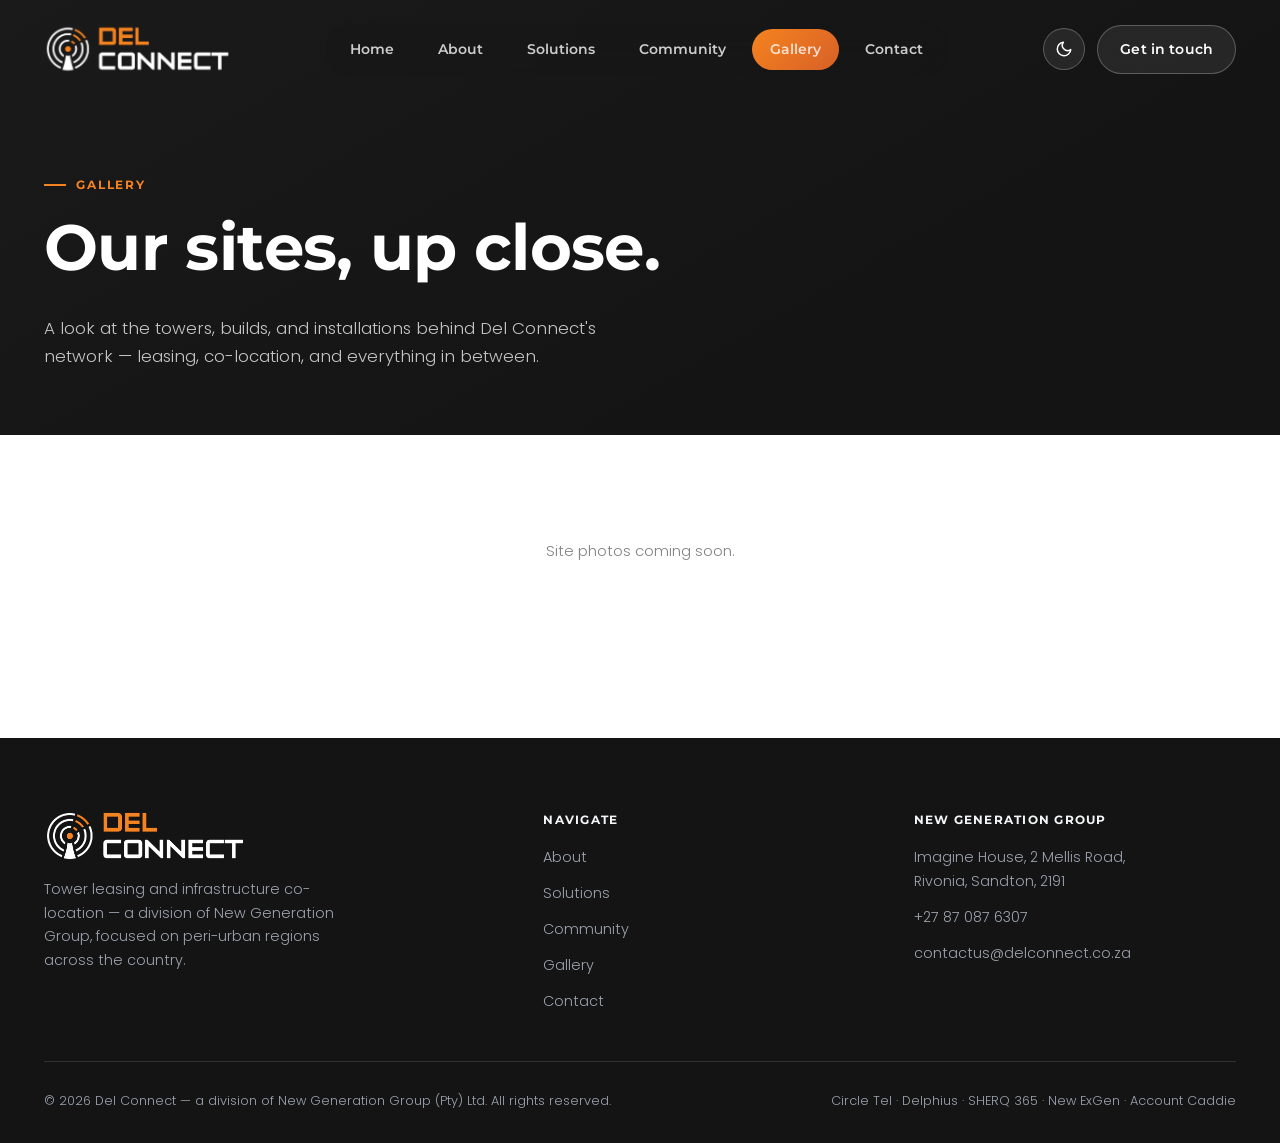
==== gallery.html @ 4b3af51c "Add Gallery page New gallery.html sharing the site's header/footer/theme system, with: - A dark page" ====
<!DOCTYPE html>
<html lang="en">
<head>
<meta charset="UTF-8">
<meta name="viewport" content="width=device-width, initial-scale=1.0">
<title>Gallery | Del Connect</title>
<meta name="description" content="A look at Del Connect's tower and infrastructure sites — leasing, co-location, and builds across the region.">

<script>
(function () {
  try {
    var saved = localStorage.getItem('dc-theme');
    var theme = saved || (window.matchMedia('(prefers-color-scheme: light)').matches ? 'light' : 'dark');
    document.documentElement.setAttribute('data-theme', theme);
  } catch (e) {
    document.documentElement.setAttribute('data-theme', 'dark');
  }
})();
</script>

<link rel="icon" type="image/png" href="assets/img/favicon.png">

<link rel="preconnect" href="https://fonts.googleapis.com">
<link rel="preconnect" href="https://fonts.gstatic.com" crossorigin>
<link href="https://fonts.googleapis.com/css2?family=Montserrat:wght@300;400;500;600;700;800&family=Poppins:wght@300;400;500;600&display=swap" rel="stylesheet">
<link rel="stylesheet" href="assets/css/style.css">
</head>
<body>

<!-- ============ HEADER ============ -->
<header class="site-header" id="siteHeader">
  <div class="container nav">
    <a href="index.html" class="logo">
      <img class="logo-full" src="assets/img/logo-full.png" alt="Del Connect">
    </a>

    <ul class="nav-links">
      <li><a href="index.html#home">Home</a></li>
      <li><a href="index.html#about">About</a></li>
      <li><a href="index.html#solutions">Solutions</a></li>
      <li><a href="index.html#community">Community</a></li>
      <li><a href="gallery.html" class="active">Gallery</a></li>
      <li><a href="index.html#contact">Contact</a></li>
    </ul>

    <div class="nav-cta">
      <button class="theme-toggle" id="themeToggle" aria-label="Toggle light/dark theme">
        <svg class="icon-sun" viewBox="0 0 24 24" fill="none" stroke="currentColor" stroke-width="2" stroke-linecap="round"><circle cx="12" cy="12" r="4"/><path d="M12 2v2M12 20v2M4.9 4.9l1.4 1.4M17.7 17.7l1.4 1.4M2 12h2M20 12h2M4.9 19.1l1.4-1.4M17.7 6.3l1.4-1.4"/></svg>
        <svg class="icon-moon" viewBox="0 0 24 24" fill="none" stroke="currentColor" stroke-width="2" stroke-linecap="round" stroke-linejoin="round"><path d="M21 12.79A9 9 0 1 1 11.21 3 7 7 0 0 0 21 12.79Z"/></svg>
      </button>
      <a href="index.html#contact" class="btn btn-ghost">Get in touch</a>
    </div>

    <button class="nav-toggle" id="navToggle" aria-label="Toggle menu">
      <span></span>
    </button>
  </div>
</header>

<div class="mobile-panel" id="mobilePanel">
  <button class="theme-toggle" id="themeToggleMobile" aria-label="Toggle light/dark theme">
    <svg class="icon-sun" viewBox="0 0 24 24" fill="none" stroke="currentColor" stroke-width="2" stroke-linecap="round"><circle cx="12" cy="12" r="4"/><path d="M12 2v2M12 20v2M4.9 4.9l1.4 1.4M17.7 17.7l1.4 1.4M2 12h2M20 12h2M4.9 19.1l1.4-1.4M17.7 6.3l1.4-1.4"/></svg>
    <svg class="icon-moon" viewBox="0 0 24 24" fill="none" stroke="currentColor" stroke-width="2" stroke-linecap="round" stroke-linejoin="round"><path d="M21 12.79A9 9 0 1 1 11.21 3 7 7 0 0 0 21 12.79Z"/></svg>
  </button>
  <a href="index.html#home">Home</a>
  <a href="index.html#about">About</a>
  <a href="index.html#solutions">Solutions</a>
  <a href="index.html#community">Community</a>
  <a href="gallery.html">Gallery</a>
  <a href="index.html#contact">Contact</a>
  <a href="index.html#contact" class="btn btn-primary">Get in touch</a>
</div>

<main>

  <!-- ============ GALLERY HERO ============ -->
  <section class="page-banner">
    <div class="container">
      <span class="eyebrow">Gallery</span>
      <h1>Our sites, up close.</h1>
      <p class="page-banner-sub">A look at the towers, builds, and installations behind Del Connect's network — leasing, co-location, and everything in between.</p>
    </div>
  </section>

  <!-- ============ GALLERY GRID ============ -->
  <section class="section" style="padding-top:64px;">
    <div class="container">
      <div class="gallery-grid" id="galleryGrid">

        <!--
          Add new photos by copying this block into the grid. The caption
          shown on hover / in the lightbox comes from the <figcaption>.

          <figure class="gallery-item" data-animate>
            <img src="assets/img/gallery/aesthetic-lamp-poles.jpg" alt="Aesthetic lamp poles" loading="lazy">
            <figcaption>Aesthetic lamp poles</figcaption>
          </figure>
        -->

      </div>
      <p class="gallery-empty-note" id="galleryEmptyNote">Site photos coming soon.</p>
    </div>
  </section>

</main>

<!-- ============ LIGHTBOX ============ -->
<div class="lightbox" id="lightbox">
  <button class="lightbox-close" id="lightboxClose" aria-label="Close">
    <svg viewBox="0 0 24 24" fill="none" stroke="currentColor" stroke-width="2" stroke-linecap="round"><path d="M6 6l12 12M18 6L6 18"/></svg>
  </button>
  <figure>
    <img id="lightboxImg" src="" alt="">
    <figcaption id="lightboxCaption"></figcaption>
  </figure>
</div>

<!-- ============ FOOTER ============ -->
<footer class="site-footer">
  <div class="container">
    <div class="footer-grid">
      <div>
        <a href="index.html" class="logo" style="margin-bottom:16px; display:inline-flex;">
          <img class="logo-full" src="assets/img/logo-full.png" alt="Del Connect">
        </a>
        <p class="footer-blurb">Tower leasing and infrastructure co-location — a division of New Generation Group, focused on peri-urban regions across the country.</p>
      </div>

      <div>
        <div class="footer-heading">Navigate</div>
        <div class="footer-links">
          <a href="index.html#about">About</a>
          <a href="index.html#solutions">Solutions</a>
          <a href="index.html#community">Community</a>
          <a href="gallery.html">Gallery</a>
          <a href="index.html#contact">Contact</a>
        </div>
      </div>

      <div>
        <div class="footer-heading">New Generation Group</div>
        <div class="footer-links">
          <span>Imagine House, 2 Mellis Road,<br>Rivonia, Sandton, 2191</span>
          <a href="tel:+27870876307">+27 87 087 6307</a>
          <a href="mailto:contactus@delconnect.co.za">contactus@delconnect.co.za</a>
        </div>
      </div>
    </div>

    <div class="footer-bottom">
      <span>© <span id="year"></span> Del Connect — a division of New Generation Group (Pty) Ltd. All rights reserved.</span>
      <span>Circle Tel · Delphius · SHERQ 365 · New ExGen · Account Caddie</span>
    </div>
  </div>
</footer>

<script src="assets/js/main.js"></script>
</body>
</html>
---- assets/css/style.css ----
/* ==========================================================================
   Del Connect — Homepage
   Brand accent (orange) per Group CI Guide v1. Neutral scale is grey, not
   navy — dark/light theme built on: #252525 (dark), #818181 (mid),
   #9CA3AF (light).
   ========================================================================== */

:root {
  --ngg-orange: #F5831F;
  --ngg-marigold: #E97B26;
  --ngg-rust: #D76027;

  /* Del Connect neutral scale */
  --grey-900: #252525;
  --grey-500: #818181;
  --grey-400: #9CA3AF;

  /* CI guide secondary swatches — documented but not applied to UI chrome
     (navy is not the Del Connect direction; kept only for reference) */
  --ngg-gray-8: #C2C2C2;
  --ngg-navy-648: #162847;
  --ngg-navy: #13274B;
  --ngg-navy-dark: #0D1527;

  --font-primary: 'Montserrat', Arial, sans-serif;
  --font-body: 'Poppins', Arial, sans-serif;

  --container: 1240px;
  --radius: 18px;
  --radius-sm: 10px;
  --ease: cubic-bezier(0.22, 1, 0.36, 1);

  /* Video/photo scrims — always dark regardless of theme, for legibility
     over imagery rather than over the page background */
  --scrim-1: rgba(0, 0, 0, 0.55);
  --scrim-2: rgba(0, 0, 0, 0.35);
  --scrim-3: rgba(0, 0, 0, 0.82);
  --scrim-tint: rgba(37, 37, 37, 0.55);

  /* Footer/CTA stay a fixed dark band in both themes (deliberate, common
     pattern) */
  --deep-bg: #1a1a1a;
  --deep-bg-2: #141414;
}

:root[data-theme="dark"] {
  --bg: var(--grey-900);
  --bg-elevated: #2c2c2c;
  --ink: #F4F5F7;
  --ink-muted: var(--grey-400);
  --glass-bg: rgba(244, 245, 247, 0.07);
  --glass-bg-strong: rgba(20, 20, 20, 0.6);
  --glass-border: rgba(244, 245, 247, 0.14);
  --hover-bg: rgba(244, 245, 247, 0.1);
  --header-scrim: rgba(20, 20, 20, 0.34);
  --mobile-panel-bg: rgba(20, 20, 20, 0.85);
}

:root[data-theme="light"] {
  --bg: #FFFFFF;
  --bg-elevated: #F5F5F6;
  --ink: var(--grey-900);
  --ink-muted: var(--grey-500);
  --glass-bg: rgba(37, 37, 37, 0.045);
  --glass-bg-strong: rgba(255, 255, 255, 0.75);
  --glass-border: rgba(37, 37, 37, 0.12);
  --hover-bg: rgba(37, 37, 37, 0.06);
  --header-scrim: rgba(255, 255, 255, 0.55);
  --mobile-panel-bg: rgba(255, 255, 255, 0.9);
}

* { box-sizing: border-box; }
html { scroll-behavior: smooth; }

body {
  margin: 0;
  font-family: var(--font-body);
  font-weight: 300;
  color: var(--ink);
  background: var(--bg);
  line-height: 1.65;
  -webkit-font-smoothing: antialiased;
  overflow-x: hidden;
  transition: background 320ms var(--ease), color 320ms var(--ease);
}

img { max-width: 100%; display: block; }
a { color: inherit; text-decoration: none; }
button { font-family: inherit; }

h1, h2, h3, h4 {
  font-family: var(--font-primary);
  font-weight: 700;
  line-height: 1.14;
  margin: 0 0 0.5em;
  color: var(--ink);
}

h1 { font-size: clamp(2.4rem, 5vw, 4.4rem); letter-spacing: -0.01em; }
h2 { font-size: clamp(1.8rem, 3.2vw, 2.7rem); letter-spacing: -0.01em; }
h3 { font-size: 1.2rem; }

p { margin: 0 0 1em; color: var(--ink-muted); }

.container {
  width: 100%;
  max-width: var(--container);
  margin: 0 auto;
  padding: 0 24px;
}

.eyebrow {
  display: inline-flex;
  align-items: center;
  gap: 10px;
  font-family: var(--font-primary);
  font-weight: 700;
  font-size: 0.72rem;
  letter-spacing: 0.16em;
  text-transform: uppercase;
  color: var(--ngg-orange);
  margin-bottom: 16px;
}
.eyebrow::before {
  content: "";
  width: 22px;
  height: 2px;
  background: var(--ngg-orange);
  display: inline-block;
}

.section { padding: 120px 0; position: relative; }
.section-head { max-width: 640px; margin-bottom: 56px; }
.section-head.center { max-width: 700px; margin-left: auto; margin-right: auto; text-align: center; }

/* ---- Buttons ---- */
.btn {
  display: inline-flex;
  align-items: center;
  gap: 10px;
  padding: 15px 28px;
  border-radius: 100px;
  font-family: var(--font-primary);
  font-weight: 600;
  font-size: 0.92rem;
  letter-spacing: 0.01em;
  cursor: pointer;
  border: 1px solid transparent;
  transition: transform 320ms var(--ease), background 240ms ease, border-color 240ms ease, box-shadow 240ms ease;
  white-space: nowrap;
}
.btn:active { transform: scale(0.97); }
.btn-primary {
  background: linear-gradient(135deg, var(--ngg-orange), var(--ngg-rust));
  color: #fff;
  box-shadow: 0 8px 24px -8px rgba(245, 131, 31, 0.55);
}
.btn-primary:hover { transform: translateY(-2px); box-shadow: 0 12px 30px -8px rgba(245, 131, 31, 0.7); }
.btn-ghost {
  background: var(--glass-bg);
  border-color: var(--glass-border);
  color: var(--ink);
  backdrop-filter: blur(12px);
  -webkit-backdrop-filter: blur(12px);
}
.btn-ghost:hover { background: var(--hover-bg); transform: translateY(-2px); }
.btn svg { width: 16px; height: 16px; transition: transform 280ms var(--ease); }
.btn:hover svg.arrow { transform: translateX(3px); }

/* ==========================================================================
   Header — glassmorphism nav
   ========================================================================== */
.site-header {
  position: fixed;
  top: 0; left: 0; right: 0;
  z-index: 100;
  padding: 22px 0;
  transition: padding 320ms var(--ease), background 320ms var(--ease), border-color 320ms var(--ease), box-shadow 320ms var(--ease);
  border-bottom: 1px solid transparent;
}
.site-header::before {
  content: "";
  position: absolute; inset: 0;
  background: var(--header-scrim);
  backdrop-filter: blur(18px) saturate(160%);
  -webkit-backdrop-filter: blur(18px) saturate(160%);
  opacity: 0;
  transition: opacity 320ms var(--ease), background 320ms var(--ease);
  z-index: -1;
}
.site-header.scrolled { padding: 14px 0; border-color: var(--glass-border); box-shadow: 0 10px 30px -18px rgba(0,0,0,0.5); }
.site-header.scrolled::before { opacity: 1; }

.nav {
  display: flex;
  align-items: center;
  justify-content: space-between;
  gap: 24px;
}

.logo { display: flex; align-items: center; }
.logo-full {
  height: 48px;
  width: auto;
  display: block;
}
.site-footer .logo-full { height: 52px; }

.nav-links {
  display: flex;
  align-items: center;
  gap: 8px;
  list-style: none;
  margin: 0; padding: 6px;
  background: var(--glass-bg);
  border: 1px solid var(--glass-border);
  border-radius: 100px;
  backdrop-filter: blur(14px);
  -webkit-backdrop-filter: blur(14px);
}
.nav-links a {
  display: block;
  padding: 9px 18px;
  font-family: var(--font-primary);
  font-size: 0.86rem;
  font-weight: 600;
  color: var(--ink-muted);
  border-radius: 100px;
  transition: color 220ms ease, background 220ms ease;
}
.nav-links a:hover { color: var(--ink); background: var(--hover-bg); }
.nav-links a.active { color: #fff; background: linear-gradient(135deg, var(--ngg-orange), var(--ngg-rust)); }

.nav-cta { display: flex; align-items: center; gap: 12px; }
.nav-cta .btn-ghost { padding: 12px 22px; font-size: 0.86rem; }

.theme-toggle {
  width: 42px; height: 42px;
  flex-shrink: 0;
  border-radius: 50%;
  border: 1px solid var(--glass-border);
  background: var(--glass-bg);
  display: flex;
  align-items: center;
  justify-content: center;
  cursor: pointer;
  backdrop-filter: blur(12px);
  -webkit-backdrop-filter: blur(12px);
  transition: background 240ms ease, transform 240ms ease;
}
.theme-toggle:hover { background: var(--hover-bg); transform: translateY(-2px); }
.theme-toggle svg { width: 18px; height: 18px; color: var(--ink); }
.theme-toggle .icon-sun, .theme-toggle .icon-moon { display: none; }
:root[data-theme="dark"] .theme-toggle .icon-sun { display: block; }
:root[data-theme="light"] .theme-toggle .icon-moon { display: block; }

.nav-toggle {
  display: none;
  width: 42px; height: 42px;
  border-radius: 50%;
  border: 1px solid var(--glass-border);
  background: var(--glass-bg);
  align-items: center;
  justify-content: center;
  cursor: pointer;
}
.nav-toggle span {
  display: block;
  width: 16px; height: 1.5px;
  background: var(--ink);
  position: relative;
  transition: transform 280ms var(--ease), opacity 280ms var(--ease);
}
.nav-toggle span::before, .nav-toggle span::after {
  content: "";
  position: absolute; left: 0;
  width: 16px; height: 1.5px;
  background: var(--ink);
  transition: transform 280ms var(--ease), top 280ms var(--ease);
}
.nav-toggle span::before { top: -5px; }
.nav-toggle span::after { top: 5px; }
.nav-toggle.open span { background: transparent; }
.nav-toggle.open span::before { top: 0; transform: rotate(45deg); }
.nav-toggle.open span::after { top: 0; transform: rotate(-45deg); }

/* Unscrolled header always floats over a dark hero/banner (by design, in
   both themes) — so its text/controls stay light regardless of site theme.
   Once scrolled, the header gets its own theme-coloured glass backdrop and
   reverts to normal theme colours. */
.site-header:not(.scrolled) .nav-links a { color: rgba(255, 255, 255, 0.78); }
.site-header:not(.scrolled) .nav-links a:hover { color: #fff; }
.site-header:not(.scrolled) .theme-toggle,
.site-header:not(.scrolled) .nav-toggle,
.site-header:not(.scrolled) .btn-ghost {
  border-color: rgba(255, 255, 255, 0.25);
  background: rgba(255, 255, 255, 0.08);
  color: #fff;
}
.site-header:not(.scrolled) .theme-toggle svg { color: #fff; }
.site-header:not(.scrolled) .nav-toggle span,
.site-header:not(.scrolled) .nav-toggle span::before,
.site-header:not(.scrolled) .nav-toggle span::after { background: #fff; }
.site-header:not(.scrolled) .nav-toggle.open span { background: transparent; }

.mobile-panel {
  position: fixed;
  top: 0; right: 0;
  height: 100vh;
  width: min(320px, 82vw);
  padding: 100px 28px 40px;
  background: var(--mobile-panel-bg);
  backdrop-filter: blur(22px) saturate(160%);
  -webkit-backdrop-filter: blur(22px) saturate(160%);
  border-left: 1px solid var(--glass-border);
  transform: translateX(100%);
  transition: transform 420ms var(--ease), background 320ms var(--ease);
  z-index: 99;
  display: flex;
  flex-direction: column;
  gap: 8px;
}
.mobile-panel.open { transform: translateX(0); }
.mobile-panel a {
  font-family: var(--font-primary);
  font-weight: 600;
  font-size: 1.1rem;
  padding: 14px 6px;
  border-bottom: 1px solid var(--glass-border);
  color: var(--ink);
}
.mobile-panel .btn { margin-top: 24px; justify-content: center; }
.mobile-panel .theme-toggle { align-self: flex-start; margin-bottom: 8px; }

/* ==========================================================================
   Hero
   ========================================================================== */
.hero {
  position: relative;
  height: 100vh;
  min-height: 680px;
  display: flex;
  align-items: center;
  overflow: hidden;
  /* Text over video always reads light-on-dark, independent of theme */
  --ink: #FFFFFF;
  --ink-muted: rgba(255, 255, 255, 0.78);
}
.hero-media {
  position: absolute; inset: 0;
  z-index: -2;
  will-change: transform;
}
.hero-media video, .hero-media img {
  width: 100%; height: 100%;
  object-fit: cover;
  object-position: center;
}
.hero-overlay {
  position: absolute; inset: 0;
  z-index: -1;
  background:
    linear-gradient(180deg, var(--scrim-1) 0%, var(--scrim-2) 38%, var(--scrim-3) 100%),
    linear-gradient(115deg, var(--scrim-tint) 0%, rgba(245,131,31,0.14) 46%, var(--scrim-tint) 100%);
}
.hero-content { position: relative; padding-top: 90px; }
.hero-content .eyebrow { opacity: 0; transform: translateY(16px); animation: rise 900ms var(--ease) 200ms forwards; }
.hero-content h1 { max-width: 15ch; opacity: 0; transform: translateY(22px); animation: rise 1000ms var(--ease) 380ms forwards; }
.hero-content .hero-sub { max-width: 46ch; font-size: 1.08rem; opacity: 0; transform: translateY(18px); animation: rise 1000ms var(--ease) 560ms forwards; }
.hero-actions { display: flex; gap: 16px; flex-wrap: wrap; margin-top: 12px; opacity: 0; transform: translateY(18px); animation: rise 1000ms var(--ease) 720ms forwards; }

@keyframes rise { to { opacity: 1; transform: translateY(0); } }

/* ==========================================================================
   About
   ========================================================================== */
.about-grid {
  display: grid;
  grid-template-columns: 1.05fr 0.95fr;
  gap: 64px;
  align-items: center;
}
.about-copy .lede { font-size: 1.15rem; color: var(--ink); font-weight: 400; }
.affiliation {
  margin-top: 32px;
  padding: 18px 22px;
  border-radius: var(--radius-sm);
  background: var(--glass-bg);
  border: 1px solid var(--glass-border);
  font-size: 0.88rem;
}
.affiliation strong { color: var(--ink); font-family: var(--font-primary); }

.tilt-card {
  position: relative;
  border-radius: var(--radius);
  overflow: hidden;
  border: 1px solid var(--glass-border);
  box-shadow: 0 30px 70px -30px rgba(0,0,0,0.55);
  transform-style: preserve-3d;
  transition: transform 120ms ease-out;
  aspect-ratio: 4 / 5;
}
.tilt-card video, .tilt-card img { width: 100%; height: 100%; object-fit: cover; }
.tilt-card::after {
  content: "";
  position: absolute; inset: 0;
  background: linear-gradient(200deg, transparent 40%, rgba(0,0,0,0.72) 100%);
}
.tilt-badge {
  position: absolute;
  left: 22px; bottom: 22px;
  z-index: 2;
  padding: 12px 18px;
  border-radius: var(--radius-sm);
  background: rgba(20,20,20,0.6);
  border: 1px solid rgba(244,245,247,0.16);
  backdrop-filter: blur(10px);
  -webkit-backdrop-filter: blur(10px);
  font-family: var(--font-primary);
  font-weight: 700;
  font-size: 0.9rem;
  color: #fff;
  display: flex; align-items: center; gap: 10px;
}
.tilt-badge svg { width: 18px; height: 18px; color: var(--ngg-orange); }

/* ==========================================================================
   Solutions
   ========================================================================== */
.solutions-grid {
  display: grid;
  grid-template-columns: repeat(auto-fit, minmax(260px, 1fr));
  gap: 20px;
}
.sol-card {
  position: relative;
  padding: 30px 26px;
  border-radius: var(--radius);
  background: var(--glass-bg);
  border: 1px solid var(--glass-border);
  backdrop-filter: blur(10px);
  -webkit-backdrop-filter: blur(10px);
  transition: transform 380ms var(--ease), background 320ms ease, border-color 320ms ease;
  overflow: hidden;
}
.sol-card::before {
  content: "";
  position: absolute; inset: -1px;
  background: radial-gradient(240px circle at var(--mx, 50%) var(--my, 0%), rgba(245,131,31,0.16), transparent 60%);
  opacity: 0;
  transition: opacity 320ms ease;
  pointer-events: none;
}
.sol-card:hover::before { opacity: 1; }
.sol-card:hover { transform: translateY(-6px); border-color: rgba(245,131,31,0.4); background: var(--hover-bg); }
.sol-icon {
  width: 46px; height: 46px;
  border-radius: 12px;
  display: flex; align-items: center; justify-content: center;
  background: linear-gradient(135deg, rgba(245,131,31,0.22), rgba(215,96,39,0.1));
  border: 1px solid rgba(245,131,31,0.3);
  margin-bottom: 20px;
}
.sol-icon svg { width: 22px; height: 22px; color: var(--ngg-orange); }
.sol-card h3 { margin-bottom: 8px; }
.sol-card p { margin: 0; font-size: 0.92rem; }
.sol-tag {
  display: inline-block;
  margin-top: 14px;
  padding: 4px 11px;
  border-radius: 100px;
  font-size: 0.68rem;
  font-weight: 700;
  letter-spacing: 0.06em;
  text-transform: uppercase;
  background: rgba(129, 129, 129, 0.18);
  color: var(--grey-500);
}

/* ==========================================================================
   Community (video section)
   ========================================================================== */
.video-section {
  position: relative;
  overflow: hidden;
  padding: 140px 0;
  --ink: #FFFFFF;
  --ink-muted: rgba(255, 255, 255, 0.78);
}
.video-section .hero-media { z-index: -2; }
.video-section .hero-overlay {
  background:
    linear-gradient(180deg, var(--scrim-1) 0%, rgba(0,0,0,0.5) 50%, var(--scrim-3) 100%);
}
.community-content { max-width: 640px; }
.chip-row { display: flex; flex-wrap: wrap; gap: 12px; margin-top: 28px; }
.chip {
  padding: 10px 18px;
  border-radius: 100px;
  background: rgba(244,245,247,0.1);
  border: 1px solid rgba(244,245,247,0.18);
  backdrop-filter: blur(10px);
  -webkit-backdrop-filter: blur(10px);
  font-family: var(--font-primary);
  font-size: 0.82rem;
  font-weight: 600;
  color: #fff;
}

/* ==========================================================================
   Process
   ========================================================================== */
.process {
  display: grid;
  grid-template-columns: 0.85fr 1.15fr;
  gap: 60px;
  align-items: center;
}
.process-visual {
  border-radius: var(--radius);
  overflow: hidden;
  border: 1px solid var(--glass-border);
  aspect-ratio: 3 / 4;
  position: relative;
  box-shadow: 0 30px 70px -30px rgba(0,0,0,0.55);
}
.process-visual video, .process-visual img { width: 100%; height: 100%; object-fit: cover; }
.process-steps { list-style: none; margin: 0; padding: 0; position: relative; }
.process-steps::before {
  content: "";
  position: absolute; left: 23px; top: 12px; bottom: 12px;
  width: 1px;
  background: linear-gradient(180deg, var(--ngg-orange), var(--glass-border) 90%);
}
.process-step {
  display: flex; gap: 22px;
  padding: 22px 0;
  position: relative;
}
.step-num {
  flex-shrink: 0;
  width: 46px; height: 46px;
  border-radius: 50%;
  background: var(--glass-bg-strong);
  border: 1px solid var(--glass-border);
  display: flex; align-items: center; justify-content: center;
  font-family: var(--font-primary);
  font-weight: 700;
  color: var(--ngg-orange);
  position: relative;
  z-index: 1;
}
.step-copy h3 { margin-bottom: 4px; font-size: 1.05rem; }
.step-copy p { margin: 0; font-size: 0.9rem; }

/* ==========================================================================
   CTA — fixed dark band with an orange wash, consistent in both themes
   ========================================================================== */
.cta-section {
  position: relative;
  padding: 130px 0;
  overflow: hidden;
  background: linear-gradient(135deg, var(--deep-bg) 0%, var(--deep-bg-2) 60%);
  --ink: #FFFFFF;
  --ink-muted: rgba(255, 255, 255, 0.75);
}
.cta-section::before {
  content: "";
  position: absolute;
  width: 700px; height: 700px;
  right: -220px; top: -260px;
  background: radial-gradient(circle, rgba(245,131,31,0.28), transparent 65%);
  filter: blur(10px);
}
.cta-grid {
  position: relative;
  display: grid;
  grid-template-columns: 1.2fr 1fr;
  gap: 50px;
  align-items: center;
}
.contact-card {
  padding: 32px;
  border-radius: var(--radius);
  background: rgba(244,245,247,0.06);
  border: 1px solid rgba(244,245,247,0.14);
  backdrop-filter: blur(14px);
  -webkit-backdrop-filter: blur(14px);
}
.contact-row { display: flex; gap: 14px; padding: 14px 0; border-bottom: 1px solid rgba(244,245,247,0.14); }
.contact-row:last-child { border-bottom: none; }
.contact-row svg { width: 20px; height: 20px; color: var(--ngg-orange); flex-shrink: 0; margin-top: 2px; }
.contact-row .label { font-size: 0.7rem; letter-spacing: 0.1em; text-transform: uppercase; color: var(--ink-muted); margin-bottom: 2px; }
.contact-row .value { color: var(--ink); font-weight: 500; }

/* ==========================================================================
   Page banner (interior pages, e.g. Gallery)
   ========================================================================== */
.page-banner {
  padding: 168px 0 64px;
  background: linear-gradient(150deg, var(--deep-bg) 0%, var(--deep-bg-2) 70%);
  --ink: #FFFFFF;
  --ink-muted: rgba(255, 255, 255, 0.75);
}
.page-banner h1 { max-width: 20ch; }
.page-banner-sub { max-width: 56ch; font-size: 1.05rem; margin: 0; }

/* ==========================================================================
   Gallery
   ========================================================================== */
.gallery-grid {
  columns: 3 300px;
  column-gap: 20px;
}
.gallery-item {
  break-inside: avoid;
  margin: 0 0 20px;
  position: relative;
  border-radius: var(--radius-sm);
  overflow: hidden;
  border: 1px solid var(--glass-border);
  cursor: zoom-in;
  background: var(--bg-elevated);
}
.gallery-item img {
  width: 100%;
  height: auto;
  display: block;
  transition: transform 500ms var(--ease);
}
.gallery-item:hover img { transform: scale(1.05); }
.gallery-item figcaption {
  position: absolute;
  left: 0; right: 0; bottom: 0;
  padding: 28px 16px 14px;
  background: linear-gradient(0deg, rgba(0,0,0,0.75) 0%, transparent 100%);
  color: #fff;
  font-family: var(--font-primary);
  font-weight: 600;
  font-size: 0.86rem;
  opacity: 0;
  transform: translateY(6px);
  transition: opacity 260ms var(--ease), transform 260ms var(--ease);
}
.gallery-item:hover figcaption { opacity: 1; transform: translateY(0); }

.gallery-empty-note {
  text-align: center;
  padding: 40px 0;
  color: var(--ink-muted);
  font-size: 0.92rem;
}

.lightbox {
  position: fixed;
  inset: 0;
  z-index: 200;
  display: none;
  align-items: center;
  justify-content: center;
  padding: 40px;
  background: rgba(10, 10, 10, 0.92);
  backdrop-filter: blur(6px);
  -webkit-backdrop-filter: blur(6px);
}
.lightbox.open { display: flex; }
.lightbox figure { margin: 0; max-width: min(1100px, 100%); max-height: 100%; }
.lightbox img { max-width: 100%; max-height: 80vh; border-radius: var(--radius-sm); display: block; margin: 0 auto; }
.lightbox figcaption { text-align: center; color: #fff; margin-top: 16px; font-family: var(--font-primary); font-weight: 600; }
.lightbox-close {
  position: absolute;
  top: 24px; right: 24px;
  width: 46px; height: 46px;
  border-radius: 50%;
  border: 1px solid rgba(244,245,247,0.2);
  background: rgba(244,245,247,0.08);
  color: #fff;
  display: flex; align-items: center; justify-content: center;
  cursor: pointer;
}
.lightbox-close svg { width: 20px; height: 20px; }

@media (max-width: 980px) {
  .gallery-grid { columns: 2 220px; }
}
@media (max-width: 640px) {
  .gallery-grid { columns: 1; }
  .page-banner { padding: 140px 0 48px; }
}

/* ==========================================================================
   Footer — fixed dark band, consistent in both themes
   ========================================================================== */
.site-footer {
  background: var(--deep-bg-2);
  padding: 72px 0 32px;
  --ink: #F4F5F7;
  --ink-muted: var(--grey-400);
}
.footer-grid {
  display: grid;
  grid-template-columns: 1.4fr 1fr 1fr;
  gap: 48px;
  padding-bottom: 48px;
  border-bottom: 1px solid rgba(244,245,247,0.12);
}
.footer-blurb { max-width: 34ch; font-size: 0.9rem; }
.footer-heading { font-family: var(--font-primary); font-size: 0.78rem; letter-spacing: 0.1em; text-transform: uppercase; color: var(--ink); margin-bottom: 16px; font-weight: 700; }
.footer-links { display: flex; flex-direction: column; gap: 12px; font-size: 0.9rem; color: var(--ink-muted); }
.footer-links a:hover { color: var(--ngg-orange); }
.footer-bottom {
  padding-top: 28px;
  display: flex;
  justify-content: space-between;
  flex-wrap: wrap;
  gap: 12px;
  font-size: 0.8rem;
  color: var(--ink-muted);
}

/* ==========================================================================
   Scroll reveal
   ========================================================================== */
[data-animate] { opacity: 0; transform: translateY(28px); transition: opacity 800ms var(--ease), transform 800ms var(--ease); }
[data-animate].in-view { opacity: 1; transform: translateY(0); }
[data-animate="fade"] { transform: none; }
[data-animate-group] > * { transition-delay: calc(var(--i, 0) * 90ms); }

/* ==========================================================================
   Responsive
   ========================================================================== */
@media (max-width: 980px) {
  .nav-links { display: none; }
  .nav-cta .btn-ghost { display: none; }
  .nav-toggle { display: flex; }
  .about-grid, .process { grid-template-columns: 1fr; }
  .about-grid .tilt-card, .process-visual { order: -1; max-width: 420px; margin: 0 auto; }
  .cta-grid { grid-template-columns: 1fr; }
  .footer-grid { grid-template-columns: 1fr 1fr; }
}

@media (max-width: 640px) {
  .section { padding: 84px 0; }
  .hero { min-height: 620px; }
  .footer-grid { grid-template-columns: 1fr; }
  .video-section { padding: 100px 0; }
}

@media (prefers-reduced-motion: reduce) {
  * { animation-duration: 0.001ms !important; animation-iteration-count: 1 !important; transition-duration: 0.001ms !important; }
  .hero-content .eyebrow, .hero-content h1, .hero-content .hero-sub, .hero-actions { opacity: 1; transform: none; }
}
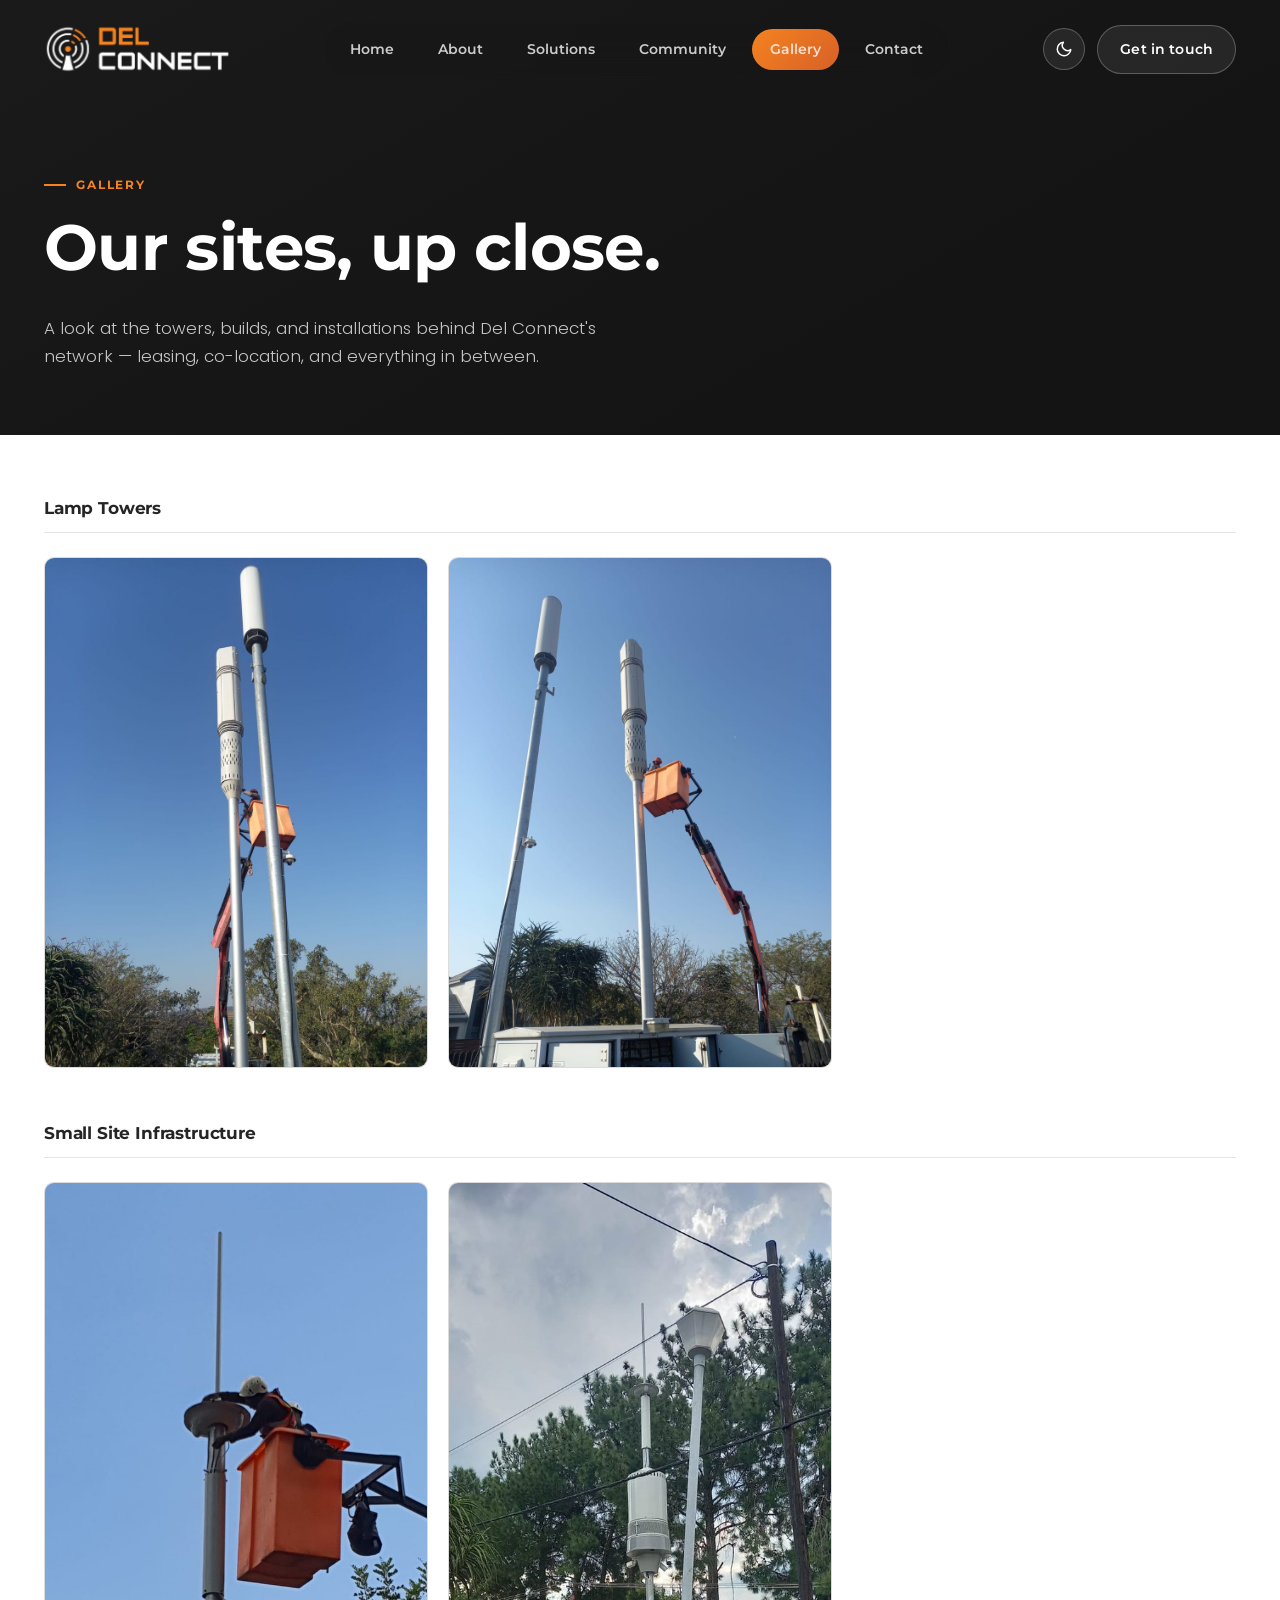
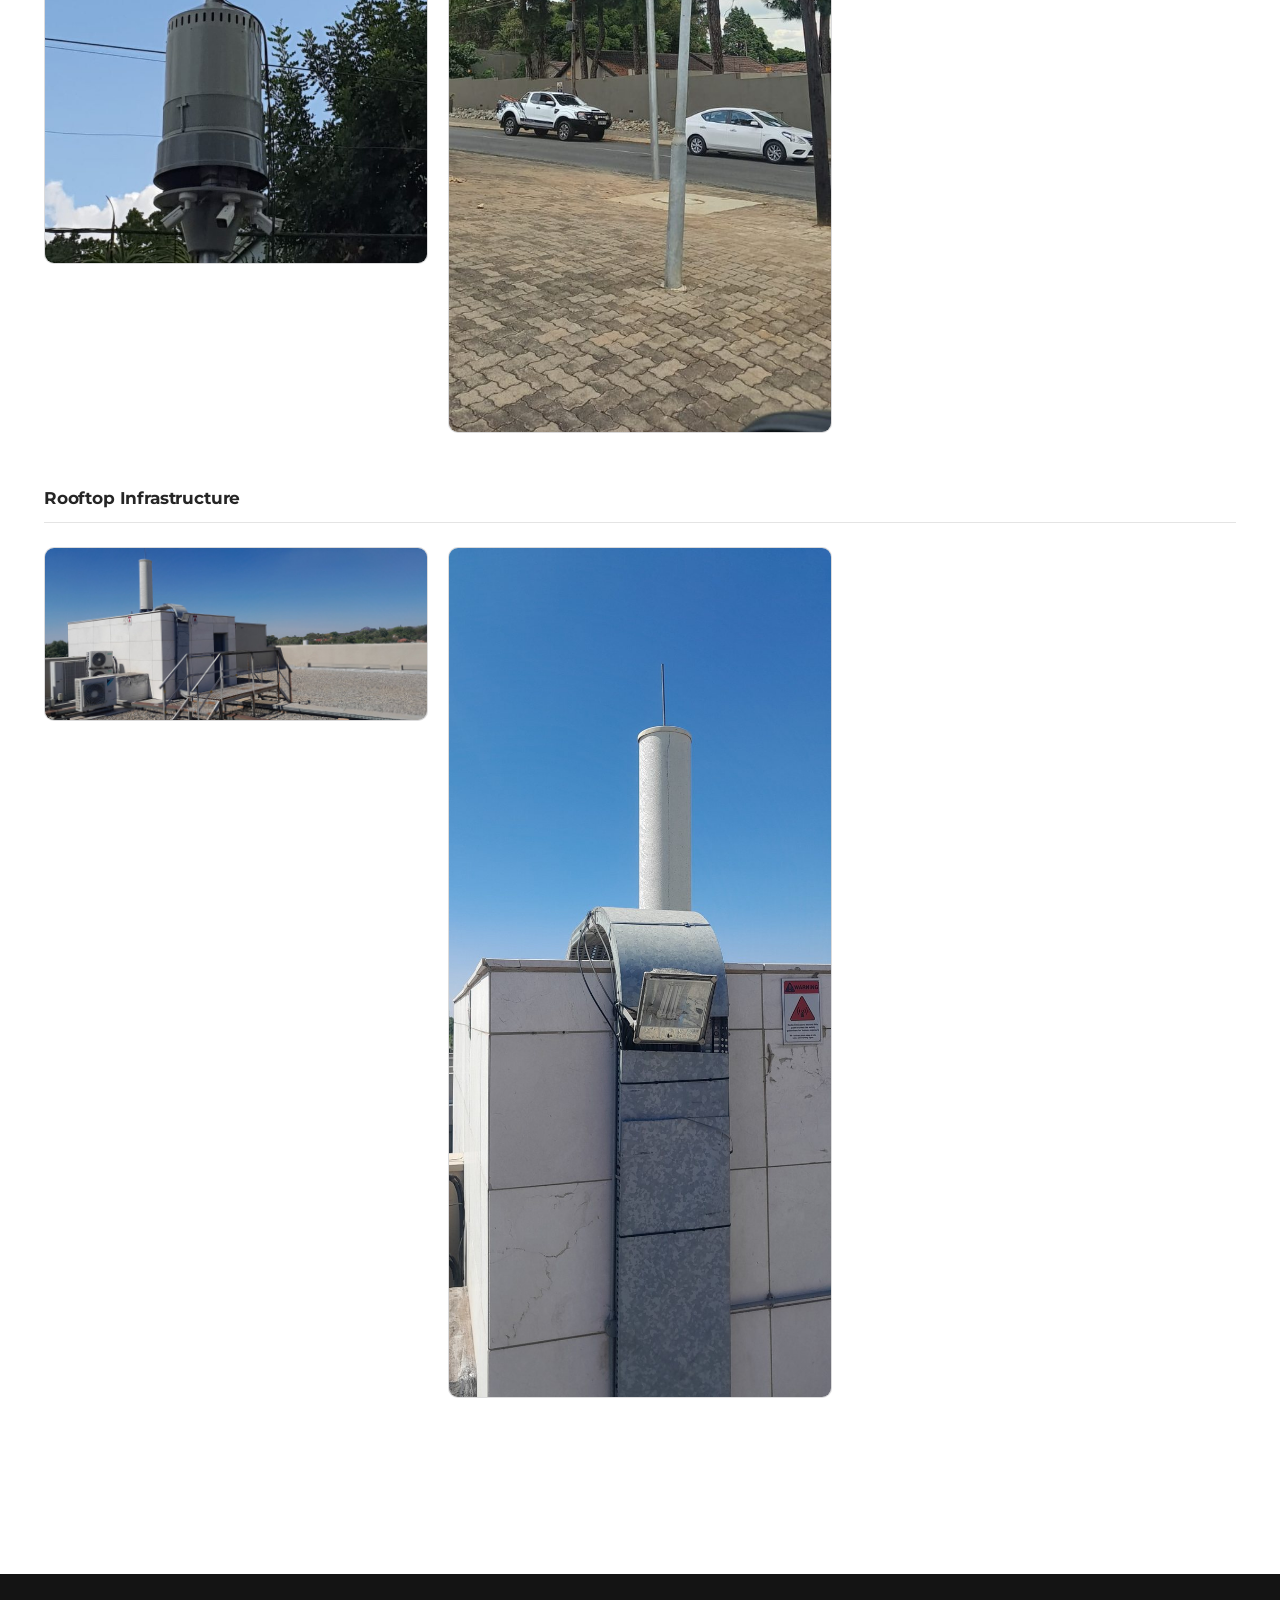
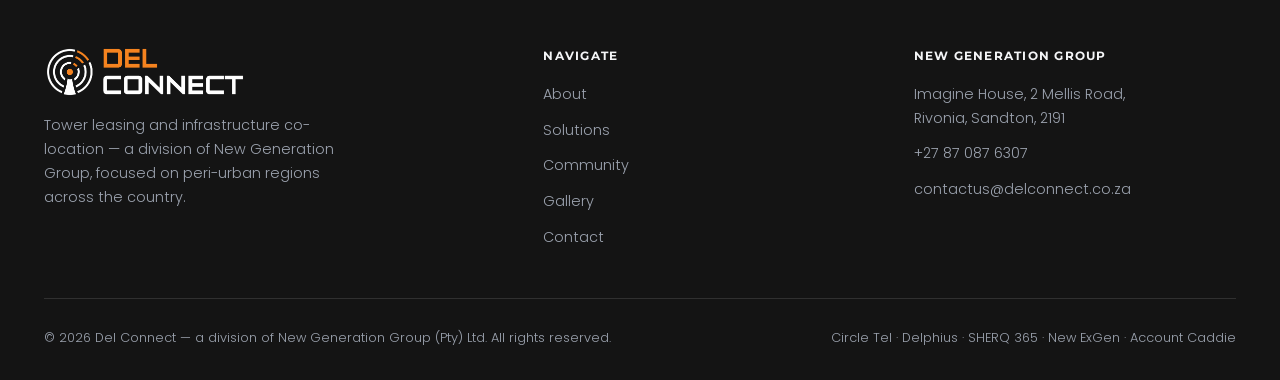
==== commit 093538b2: "Populate gallery with real site photos, grouped by category Wires in the six photos uploaded via Git" ====
--- a/gallery.html
+++ b/gallery.html
@@ -85,20 +85,50 @@
   <!-- ============ GALLERY GRID ============ -->
   <section class="section" style="padding-top:64px;">
     <div class="container">
-      <div class="gallery-grid" id="galleryGrid">
 
-        <!--
-          Add new photos by copying this block into the grid. The caption
-          shown on hover / in the lightbox comes from the <figcaption>.
+      <div class="gallery-category">
+        <h2 class="gallery-category-title">Lamp Towers</h2>
+        <div class="gallery-grid" id="galleryGrid">
+          <figure class="gallery-item" data-animate>
+            <img src="assets/img/gallery/lamp-tower-01.jpg" alt="Lamp tower installation" loading="lazy">
+            <figcaption>Twin lamp tower installation</figcaption>
+          </figure>
+          <figure class="gallery-item" data-animate>
+            <img src="assets/img/gallery/lamp-tower-02.jpg" alt="Lamp tower, full height" loading="lazy">
+            <figcaption>Lamp tower, full height</figcaption>
+          </figure>
+        </div>
+      </div>
 
+      <div class="gallery-category">
+        <h2 class="gallery-category-title">Small Site Infrastructure</h2>
+        <div class="gallery-grid">
           <figure class="gallery-item" data-animate>
-            <img src="assets/img/gallery/aesthetic-lamp-poles.jpg" alt="Aesthetic lamp poles" loading="lazy">
-            <figcaption>Aesthetic lamp poles</figcaption>
+            <img src="assets/img/gallery/small-site-01.jpg" alt="Small site install in progress" loading="lazy">
+            <figcaption>Small site install in progress</figcaption>
           </figure>
-        -->
+          <figure class="gallery-item" data-animate>
+            <img src="assets/img/gallery/small-site-02.jpg" alt="Small site, streetside" loading="lazy">
+            <figcaption>Small site, streetside</figcaption>
+          </figure>
+        </div>
+      </div>
 
+      <div class="gallery-category">
+        <h2 class="gallery-category-title">Rooftop Infrastructure</h2>
+        <div class="gallery-grid">
+          <figure class="gallery-item" data-animate>
+            <img src="assets/img/gallery/rooftop-installation-01.jpg" alt="Rooftop equipment enclosure" loading="lazy">
+            <figcaption>Rooftop equipment enclosure</figcaption>
+          </figure>
+          <figure class="gallery-item" data-animate>
+            <img src="assets/img/gallery/rooftop-installation-02.jpg" alt="Rooftop antenna mast" loading="lazy">
+            <figcaption>Rooftop antenna mast</figcaption>
+          </figure>
+        </div>
       </div>
-      <p class="gallery-empty-note" id="galleryEmptyNote">Site photos coming soon.</p>
+
+      <p class="gallery-empty-note" id="galleryEmptyNote">More site photos coming soon.</p>
     </div>
   </section>
 
--- a/assets/css/style.css
+++ b/assets/css/style.css
@@ -609,6 +609,13 @@
 /* ==========================================================================
    Gallery
    ========================================================================== */
+.gallery-category { margin-bottom: 56px; }
+.gallery-category-title {
+  font-size: 1.05rem;
+  padding-bottom: 14px;
+  margin-bottom: 24px;
+  border-bottom: 1px solid var(--glass-border);
+}
 .gallery-grid {
   columns: 3 300px;
   column-gap: 20px;
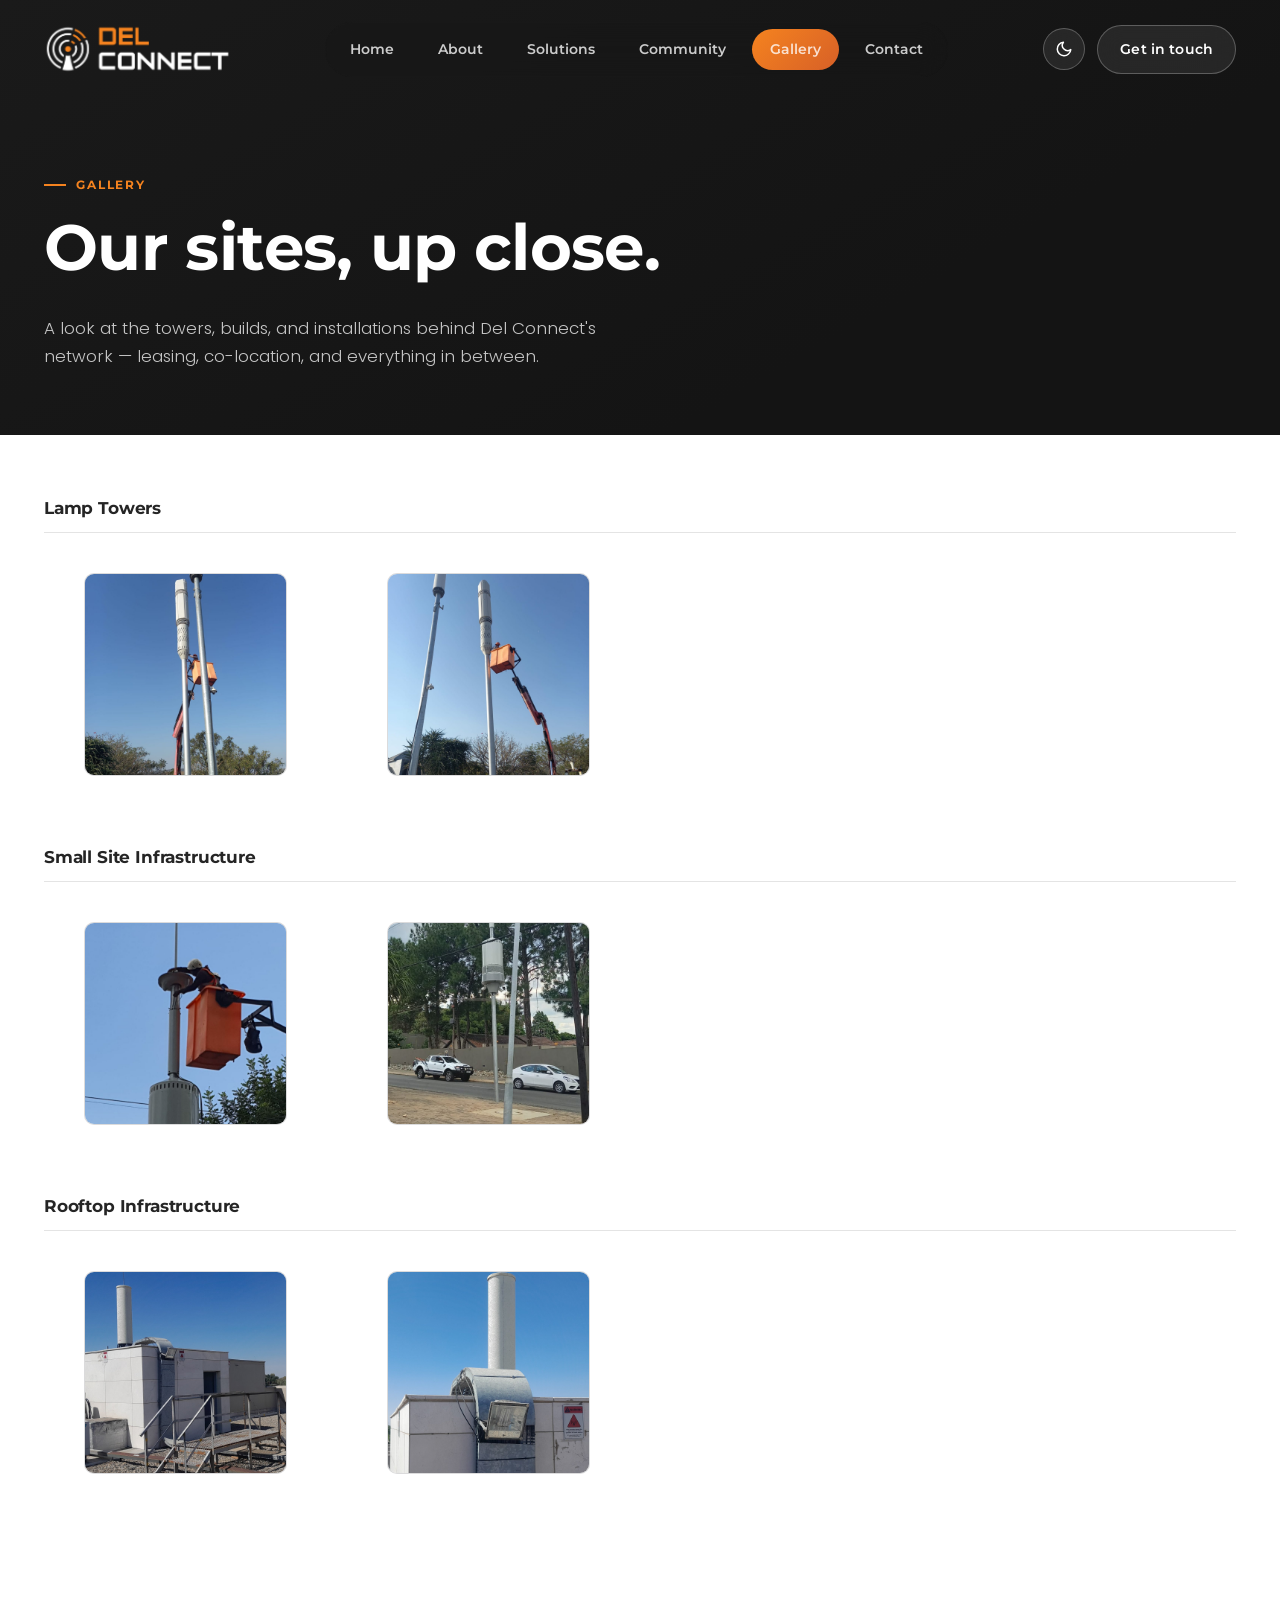
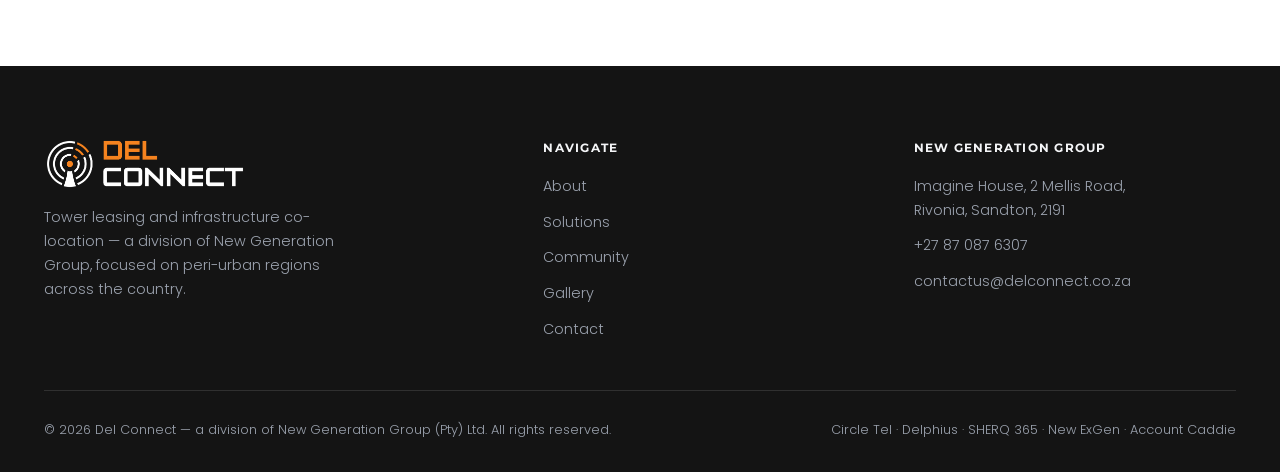
==== commit c776cf51: "Crop gallery thumbnails to 1080x1080, open full image on click Grid now shows uniform 1080x1080 squa" ====
--- a/gallery.html
+++ b/gallery.html
@@ -90,11 +90,11 @@
         <h2 class="gallery-category-title">Lamp Towers</h2>
         <div class="gallery-grid" id="galleryGrid">
           <figure class="gallery-item" data-animate>
-            <img src="assets/img/gallery/lamp-tower-01.jpg" alt="Lamp tower installation" loading="lazy">
+            <img src="assets/img/gallery/thumbs/lamp-tower-01.jpg" data-full="assets/img/gallery/lamp-tower-01.jpg" alt="Lamp tower installation" loading="lazy">
             <figcaption>Twin lamp tower installation</figcaption>
           </figure>
           <figure class="gallery-item" data-animate>
-            <img src="assets/img/gallery/lamp-tower-02.jpg" alt="Lamp tower, full height" loading="lazy">
+            <img src="assets/img/gallery/thumbs/lamp-tower-02.jpg" data-full="assets/img/gallery/lamp-tower-02.jpg" alt="Lamp tower, full height" loading="lazy">
             <figcaption>Lamp tower, full height</figcaption>
           </figure>
         </div>
@@ -104,11 +104,11 @@
         <h2 class="gallery-category-title">Small Site Infrastructure</h2>
         <div class="gallery-grid">
           <figure class="gallery-item" data-animate>
-            <img src="assets/img/gallery/small-site-01.jpg" alt="Small site install in progress" loading="lazy">
+            <img src="assets/img/gallery/thumbs/small-site-01.jpg" data-full="assets/img/gallery/small-site-01.jpg" alt="Small site install in progress" loading="lazy">
             <figcaption>Small site install in progress</figcaption>
           </figure>
           <figure class="gallery-item" data-animate>
-            <img src="assets/img/gallery/small-site-02.jpg" alt="Small site, streetside" loading="lazy">
+            <img src="assets/img/gallery/thumbs/small-site-02.jpg" data-full="assets/img/gallery/small-site-02.jpg" alt="Small site, streetside" loading="lazy">
             <figcaption>Small site, streetside</figcaption>
           </figure>
         </div>
@@ -118,11 +118,11 @@
         <h2 class="gallery-category-title">Rooftop Infrastructure</h2>
         <div class="gallery-grid">
           <figure class="gallery-item" data-animate>
-            <img src="assets/img/gallery/rooftop-installation-01.jpg" alt="Rooftop equipment enclosure" loading="lazy">
+            <img src="assets/img/gallery/thumbs/rooftop-installation-01.jpg" data-full="assets/img/gallery/rooftop-installation-01.jpg" alt="Rooftop equipment enclosure" loading="lazy">
             <figcaption>Rooftop equipment enclosure</figcaption>
           </figure>
           <figure class="gallery-item" data-animate>
-            <img src="assets/img/gallery/rooftop-installation-02.jpg" alt="Rooftop antenna mast" loading="lazy">
+            <img src="assets/img/gallery/thumbs/rooftop-installation-02.jpg" data-full="assets/img/gallery/rooftop-installation-02.jpg" alt="Rooftop antenna mast" loading="lazy">
             <figcaption>Rooftop antenna mast</figcaption>
           </figure>
         </div>
--- a/assets/css/style.css
+++ b/assets/css/style.css
@@ -617,13 +617,13 @@
   border-bottom: 1px solid var(--glass-border);
 }
 .gallery-grid {
-  columns: 3 300px;
-  column-gap: 20px;
+  display: grid;
+  grid-template-columns: repeat(auto-fill, minmax(240px, 1fr));
+  gap: 20px;
 }
 .gallery-item {
-  break-inside: avoid;
-  margin: 0 0 20px;
-  position: relative;
+  position: relative;
+  aspect-ratio: 1 / 1;
   border-radius: var(--radius-sm);
   overflow: hidden;
   border: 1px solid var(--glass-border);
@@ -632,7 +632,8 @@
 }
 .gallery-item img {
   width: 100%;
-  height: auto;
+  height: 100%;
+  object-fit: cover;
   display: block;
   transition: transform 500ms var(--ease);
 }
@@ -688,11 +689,8 @@
 }
 .lightbox-close svg { width: 20px; height: 20px; }
 
-@media (max-width: 980px) {
-  .gallery-grid { columns: 2 220px; }
-}
 @media (max-width: 640px) {
-  .gallery-grid { columns: 1; }
+  .gallery-grid { grid-template-columns: repeat(auto-fill, minmax(160px, 1fr)); gap: 12px; }
   .page-banner { padding: 140px 0 48px; }
 }
 
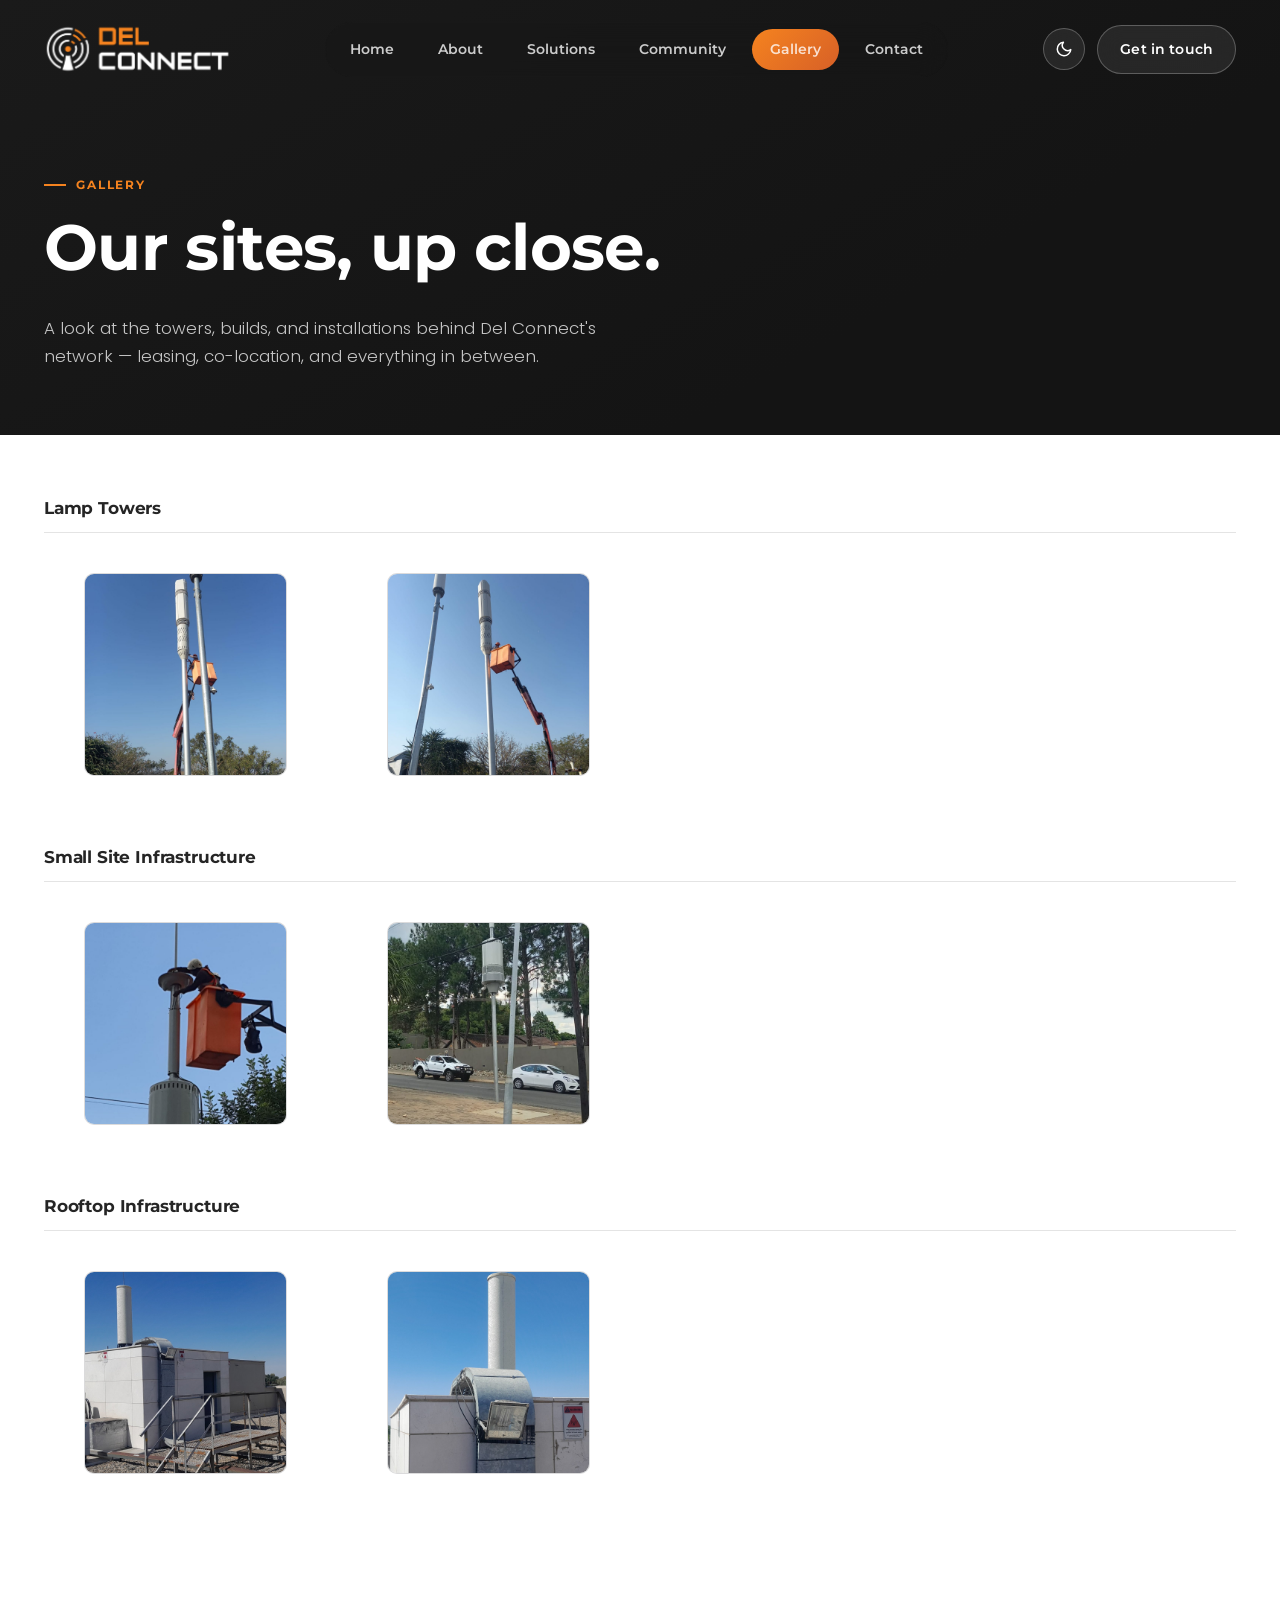
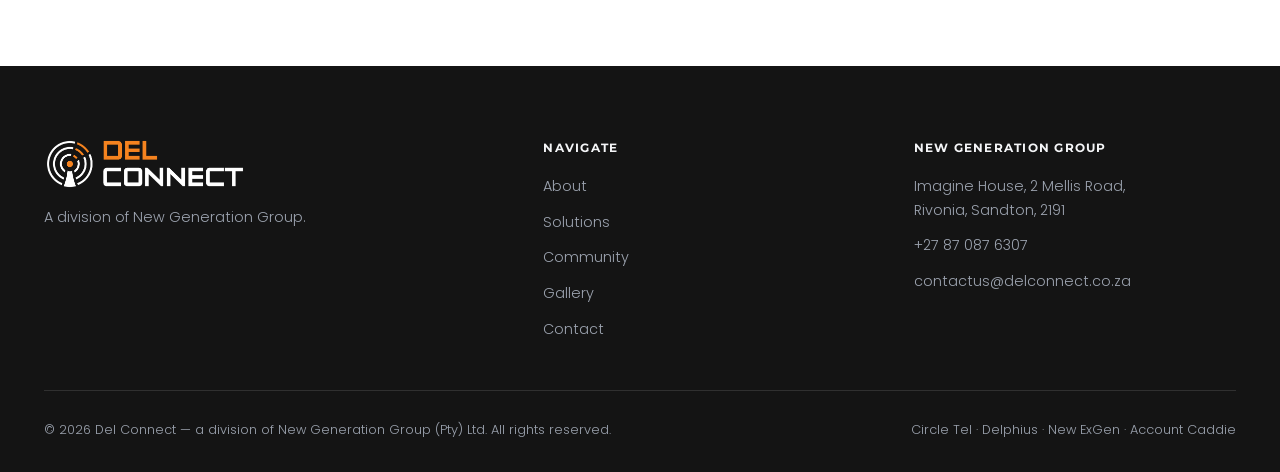
==== commit a001da43: "Apply CEO copy feedback across the homepage Brings in the CEO's markup from the copy-review doc — hi" ====
--- a/gallery.html
+++ b/gallery.html
@@ -153,7 +153,7 @@
         <a href="index.html" class="logo" style="margin-bottom:16px; display:inline-flex;">
           <img class="logo-full" src="assets/img/logo-full.png" alt="Del Connect">
         </a>
-        <p class="footer-blurb">Tower leasing and infrastructure co-location — a division of New Generation Group, focused on peri-urban regions across the country.</p>
+        <p class="footer-blurb">A division of New Generation Group.</p>
       </div>
 
       <div>
@@ -179,7 +179,7 @@
 
     <div class="footer-bottom">
       <span>© <span id="year"></span> Del Connect — a division of New Generation Group (Pty) Ltd. All rights reserved.</span>
-      <span>Circle Tel · Delphius · SHERQ 365 · New ExGen · Account Caddie</span>
+      <span>Circle Tel · Delphius · New ExGen · Account Caddie</span>
     </div>
   </div>
 </footer>
--- a/assets/css/style.css
+++ b/assets/css/style.css
@@ -407,24 +407,6 @@
   position: absolute; inset: 0;
   background: linear-gradient(200deg, transparent 40%, rgba(0,0,0,0.72) 100%);
 }
-.tilt-badge {
-  position: absolute;
-  left: 22px; bottom: 22px;
-  z-index: 2;
-  padding: 12px 18px;
-  border-radius: var(--radius-sm);
-  background: rgba(20,20,20,0.6);
-  border: 1px solid rgba(244,245,247,0.16);
-  backdrop-filter: blur(10px);
-  -webkit-backdrop-filter: blur(10px);
-  font-family: var(--font-primary);
-  font-weight: 700;
-  font-size: 0.9rem;
-  color: #fff;
-  display: flex; align-items: center; gap: 10px;
-}
-.tilt-badge svg { width: 18px; height: 18px; color: var(--ngg-orange); }
-
 /* ==========================================================================
    Solutions
    ========================================================================== */
@@ -465,19 +447,6 @@
 .sol-icon svg { width: 22px; height: 22px; color: var(--ngg-orange); }
 .sol-card h3 { margin-bottom: 8px; }
 .sol-card p { margin: 0; font-size: 0.92rem; }
-.sol-tag {
-  display: inline-block;
-  margin-top: 14px;
-  padding: 4px 11px;
-  border-radius: 100px;
-  font-size: 0.68rem;
-  font-weight: 700;
-  letter-spacing: 0.06em;
-  text-transform: uppercase;
-  background: rgba(129, 129, 129, 0.18);
-  color: var(--grey-500);
-}
-
 /* ==========================================================================
    Community (video section)
    ========================================================================== */
@@ -488,7 +457,15 @@
   --ink: #FFFFFF;
   --ink-muted: rgba(255, 255, 255, 0.78);
 }
-.video-section .hero-media { z-index: -2; }
+.video-section .hero-media { z-index: -2; overflow: hidden; }
+.video-section .hero-media img[data-parallax] {
+  position: absolute;
+  top: -14%; left: 0;
+  width: 100%;
+  height: 128%;
+  object-fit: cover;
+  will-change: transform;
+}
 .video-section .hero-overlay {
   background:
     linear-gradient(180deg, var(--scrim-1) 0%, rgba(0,0,0,0.5) 50%, var(--scrim-3) 100%);
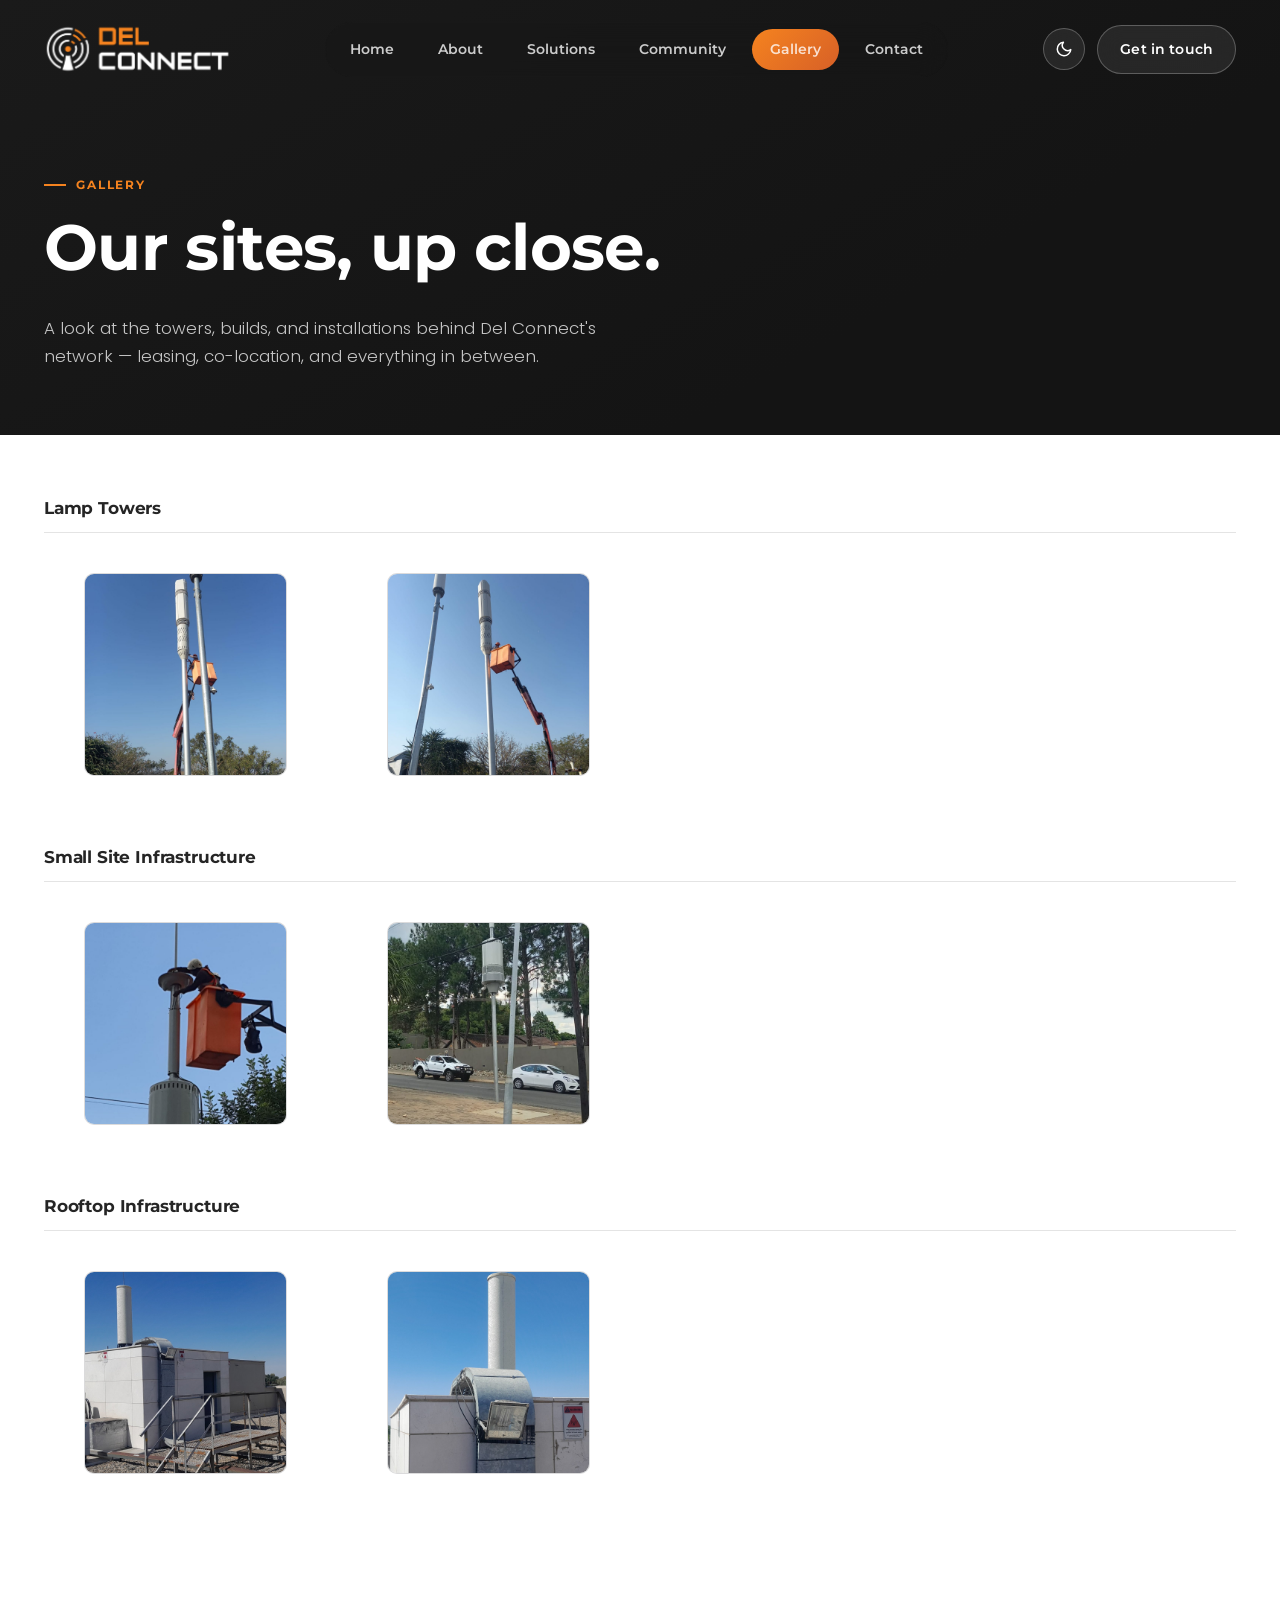
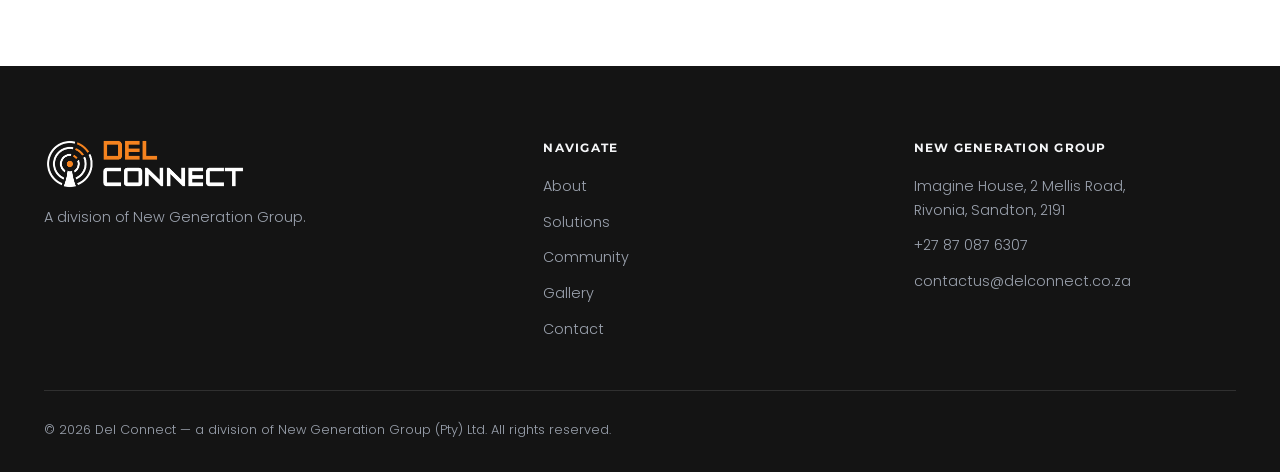
==== commit 1ce14c6a: "Remove sister-division line from footer bottom Drops "Circle Tel · Delphius · New ExGen · Account Ca" ====
--- a/gallery.html
+++ b/gallery.html
@@ -179,7 +179,6 @@
 
     <div class="footer-bottom">
       <span>© <span id="year"></span> Del Connect — a division of New Generation Group (Pty) Ltd. All rights reserved.</span>
-      <span>Circle Tel · Delphius · New ExGen · Account Caddie</span>
     </div>
   </div>
 </footer>
--- a/assets/css/style.css
+++ b/assets/css/style.css
@@ -557,19 +557,68 @@
   gap: 50px;
   align-items: center;
 }
-.contact-card {
+.contact-info-list { margin-top: 32px; }
+.contact-row { display: flex; gap: 14px; padding: 14px 0; border-bottom: 1px solid rgba(244,245,247,0.14); }
+.contact-row:last-child { border-bottom: none; }
+.contact-row svg { width: 20px; height: 20px; color: var(--ngg-orange); flex-shrink: 0; margin-top: 2px; }
+.contact-row .label { font-size: 0.7rem; letter-spacing: 0.1em; text-transform: uppercase; color: var(--ink-muted); margin-bottom: 2px; }
+.contact-row .value { color: var(--ink); font-weight: 500; }
+.contact-row .value a:hover { color: var(--ngg-orange); }
+
+/* ---- Contact form ---- */
+.contact-form {
   padding: 32px;
   border-radius: var(--radius);
   background: rgba(244,245,247,0.06);
   border: 1px solid rgba(244,245,247,0.14);
   backdrop-filter: blur(14px);
   -webkit-backdrop-filter: blur(14px);
-}
-.contact-row { display: flex; gap: 14px; padding: 14px 0; border-bottom: 1px solid rgba(244,245,247,0.14); }
-.contact-row:last-child { border-bottom: none; }
-.contact-row svg { width: 20px; height: 20px; color: var(--ngg-orange); flex-shrink: 0; margin-top: 2px; }
-.contact-row .label { font-size: 0.7rem; letter-spacing: 0.1em; text-transform: uppercase; color: var(--ink-muted); margin-bottom: 2px; }
-.contact-row .value { color: var(--ink); font-weight: 500; }
+  display: flex;
+  flex-direction: column;
+  gap: 18px;
+}
+.form-row { display: flex; flex-direction: column; gap: 8px; }
+.form-row label {
+  font-family: var(--font-primary);
+  font-size: 0.76rem;
+  font-weight: 600;
+  letter-spacing: 0.04em;
+  text-transform: uppercase;
+  color: var(--ink-muted);
+}
+.form-row label .optional { text-transform: none; font-weight: 400; letter-spacing: normal; opacity: 0.7; }
+.form-row input,
+.form-row select,
+.form-row textarea {
+  width: 100%;
+  padding: 12px 14px;
+  border-radius: var(--radius-sm);
+  border: 1px solid rgba(244,245,247,0.18);
+  background: rgba(0,0,0,0.18);
+  color: var(--ink);
+  font-family: var(--font-body);
+  font-size: 0.95rem;
+  transition: border-color 200ms ease, background 200ms ease;
+}
+.form-row textarea { resize: vertical; min-height: 90px; }
+.form-row input::placeholder,
+.form-row textarea::placeholder { color: var(--ink-muted); }
+.form-row input:focus,
+.form-row select:focus,
+.form-row textarea:focus {
+  outline: none;
+  border-color: var(--ngg-orange);
+  background: rgba(0,0,0,0.28);
+}
+.form-row select { cursor: pointer; }
+.form-row select option { background: var(--deep-bg-2); color: #fff; }
+.contact-form .btn { align-self: flex-start; }
+.form-note {
+  margin: 0;
+  font-size: 0.8rem;
+  color: var(--ink-muted);
+}
+.form-note.success { color: var(--ngg-orange); font-weight: 600; }
 
 /* ==========================================================================
    Page banner (interior pages, e.g. Gallery)
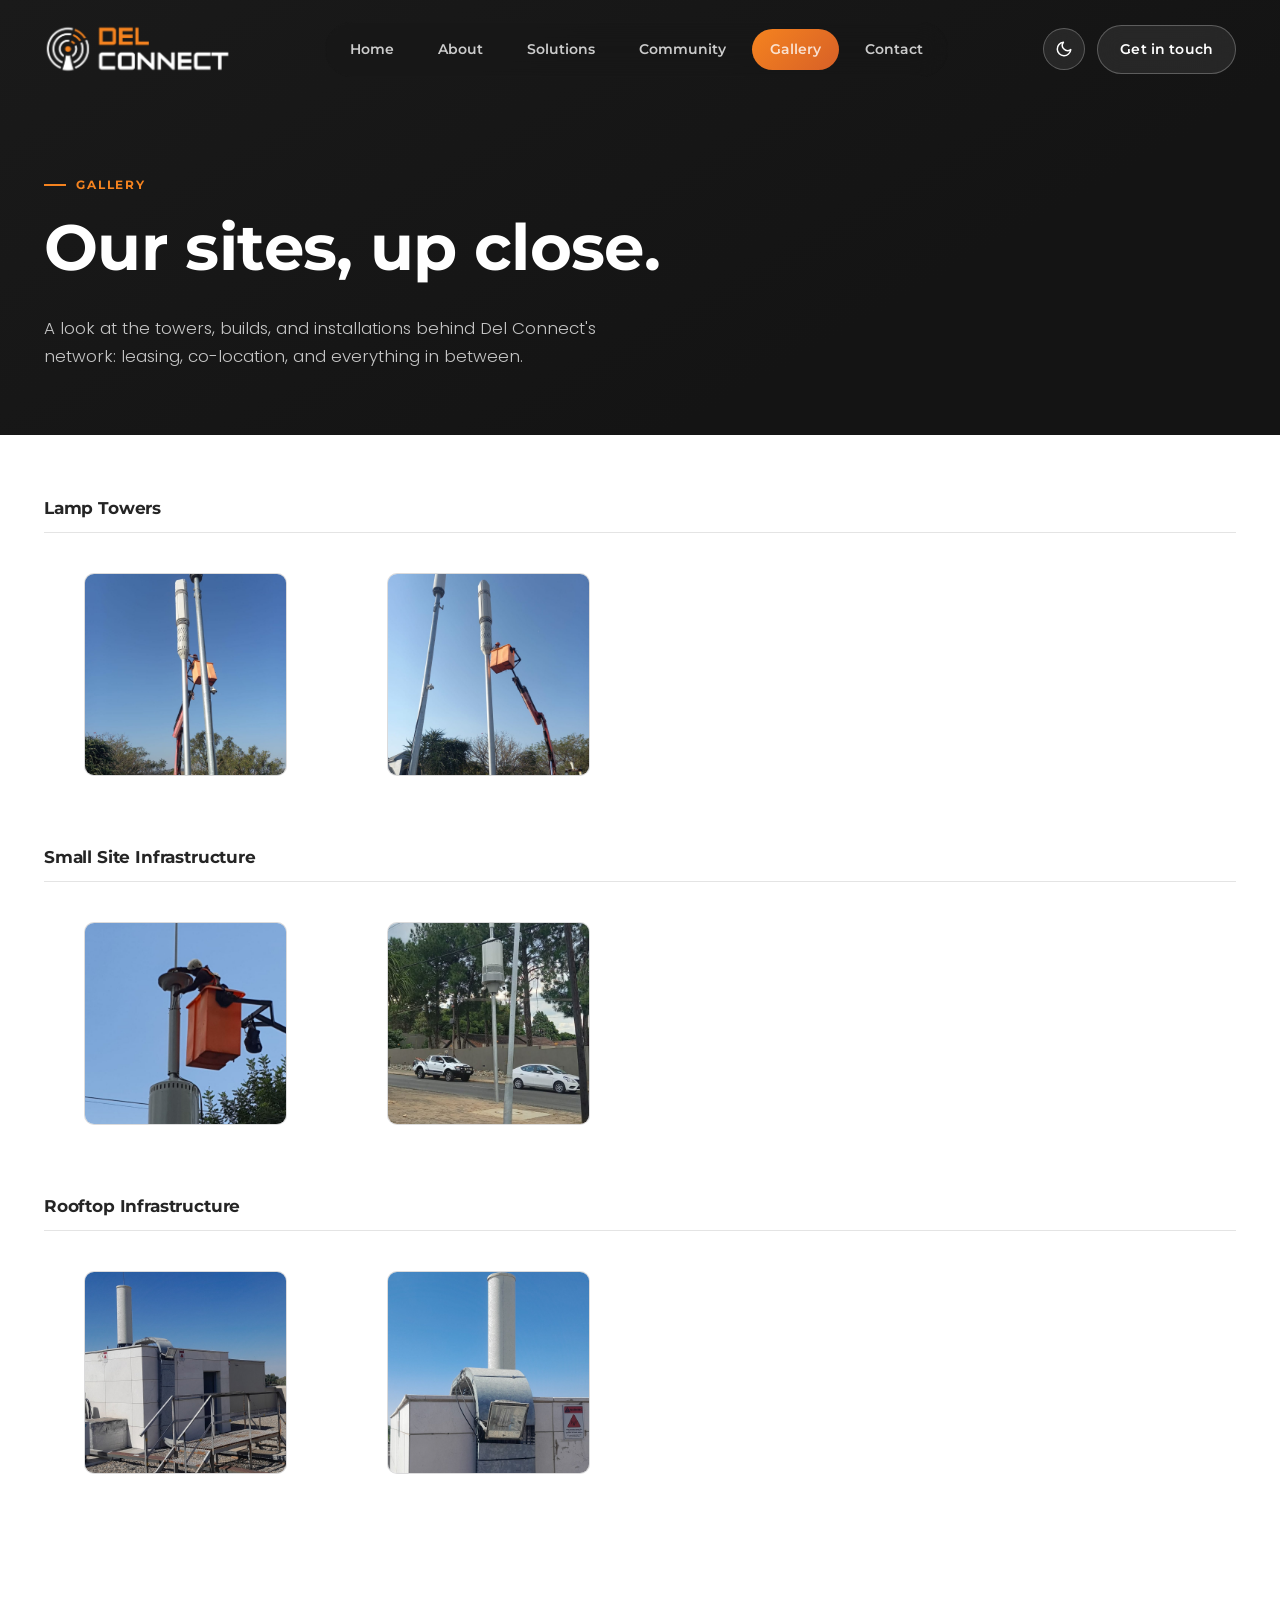
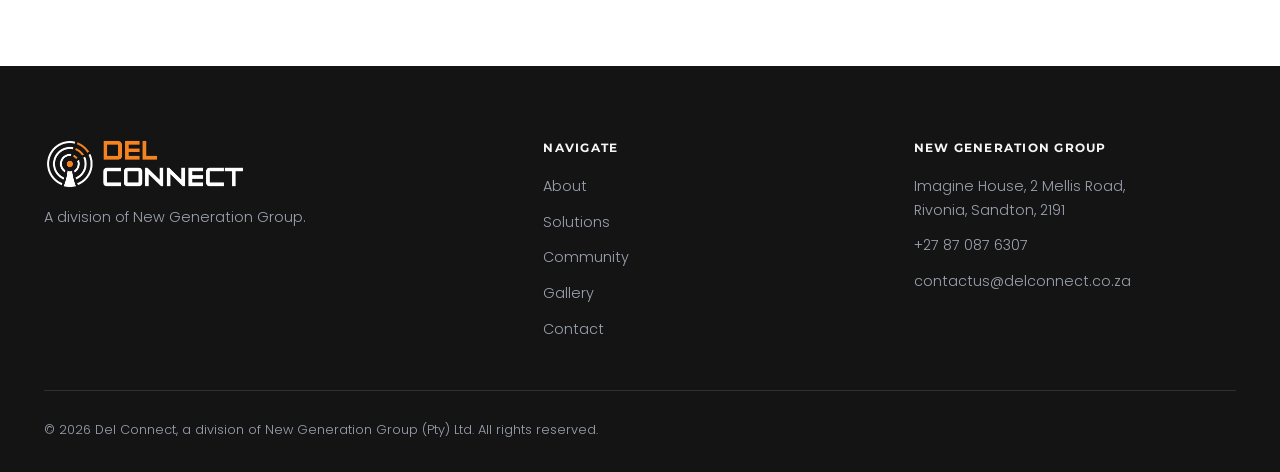
==== commit 01d2a562: "Remove em dashes from all site copy Rewrites every visible em dash across both pages (meta descripti" ====
--- a/gallery.html
+++ b/gallery.html
@@ -4,7 +4,7 @@
 <meta charset="UTF-8">
 <meta name="viewport" content="width=device-width, initial-scale=1.0">
 <title>Gallery | Del Connect</title>
-<meta name="description" content="A look at Del Connect's tower and infrastructure sites — leasing, co-location, and builds across the region.">
+<meta name="description" content="A look at Del Connect's tower and infrastructure sites: leasing, co-location, and builds across the region.">
 
 <script>
 (function () {
@@ -78,7 +78,7 @@
     <div class="container">
       <span class="eyebrow">Gallery</span>
       <h1>Our sites, up close.</h1>
-      <p class="page-banner-sub">A look at the towers, builds, and installations behind Del Connect's network — leasing, co-location, and everything in between.</p>
+      <p class="page-banner-sub">A look at the towers, builds, and installations behind Del Connect's network: leasing, co-location, and everything in between.</p>
     </div>
   </section>
 
@@ -178,7 +178,7 @@
     </div>
 
     <div class="footer-bottom">
-      <span>© <span id="year"></span> Del Connect — a division of New Generation Group (Pty) Ltd. All rights reserved.</span>
+      <span>© <span id="year"></span> Del Connect, a division of New Generation Group (Pty) Ltd. All rights reserved.</span>
     </div>
   </div>
 </footer>
